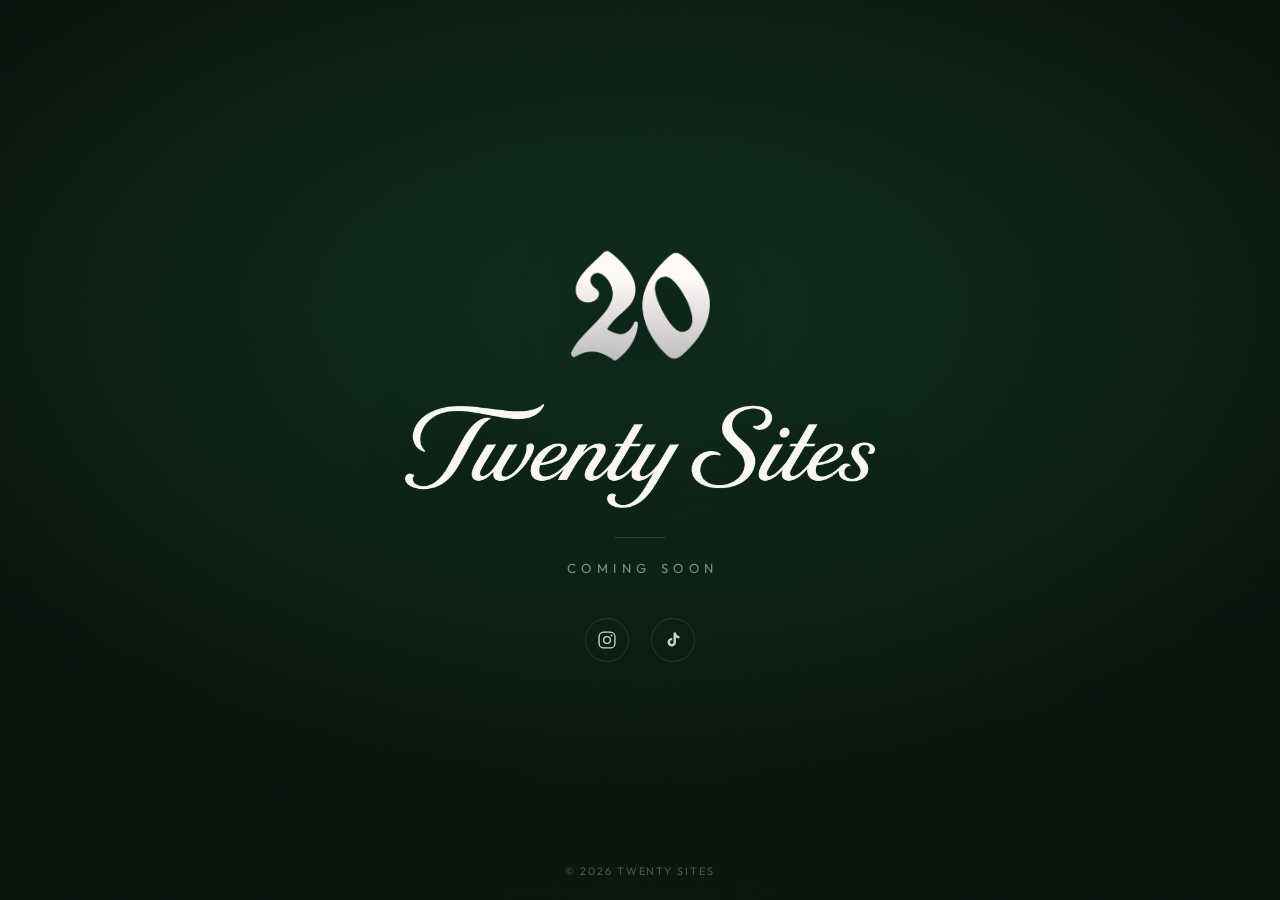
==== index.html @ a4caf188 "Update index.html" ====
<!DOCTYPE html>
<html lang="en">
<head>
<meta charset="UTF-8">
<meta name="viewport" content="width=device-width, initial-scale=1.0">
<title>Twenty Sites — Coming Soon</title>
<meta name="description" content="Twenty Sites — bespoke websites, made to measure. Coming soon.">
<meta name="theme-color" content="#0a1610">

<!-- Favicon / app icon -->
<link rel="icon" type="image/png" href="logo1.png">
<link rel="apple-touch-icon" href="logo1.png">

<!-- Social share preview -->
<meta property="og:title" content="Twenty Sites">
<meta property="og:description" content="Bespoke websites, made to measure. Coming soon.">
<meta property="og:image" content="https://raw.githubusercontent.com/DougieMcGuire/TwentySites/main/logo1.png">
<meta property="og:type" content="website">
<meta name="twitter:card" content="summary">

<link rel="preconnect" href="https://fonts.googleapis.com">
<link rel="preconnect" href="https://fonts.gstatic.com" crossorigin>
<link href="https://fonts.googleapis.com/css2?family=Outfit:wght@300;400;500&display=swap" rel="stylesheet">

<style>
  :root{
    --bg:#08110c;
    --ivory:#f5f1e6;
    --ivory-dim:#cdd4cb;
    --muted:#7f8f83;
    --line:rgba(245,241,230,.12);
  }

  *{margin:0;padding:0;box-sizing:border-box}
  html,body{height:100%}

  body{
    background:var(--bg);
    color:var(--ivory);
    font-family:"Outfit",system-ui,sans-serif;
    min-height:100dvh;
    display:flex;
    align-items:center;
    justify-content:center;
    overflow:hidden;
    position:relative;
    -webkit-font-smoothing:antialiased;
    padding:2rem;
  }

  body::before{
    content:"";
    position:absolute;
    inset:0;
    background:
      radial-gradient(120% 90% at 50% 34%, rgba(28,90,63,.42), transparent 60%),
      radial-gradient(140% 120% at 50% 120%, rgba(10,25,17,.9), transparent 70%);
    pointer-events:none;
    animation:breathe 9s ease-in-out infinite;
  }

  body::after{
    content:"";
    position:absolute;
    inset:0;
    pointer-events:none;
    opacity:.05;
    mix-blend-mode:overlay;
    background-image:url("data:image/svg+xml,%3Csvg xmlns='http://www.w3.org/2000/svg' width='140' height='140'%3E%3Cfilter id='n'%3E%3CfeTurbulence type='fractalNoise' baseFrequency='.9' numOctaves='2'/%3E%3C/filter%3E%3Crect width='100%25' height='100%25' filter='url(%23n)'/%3E%3C/svg%3E");
  }

  @keyframes breathe{ 0%,100%{opacity:.85} 50%{opacity:1} }

  .stage{
    position:relative;
    z-index:1;
    display:flex;
    flex-direction:column;
    align-items:center;
    text-align:center;
    animation:rise 1.1s cubic-bezier(.16,1,.3,1) both;
  }

  @keyframes rise{
    from{opacity:0;transform:translateY(14px)}
    to{opacity:1;transform:translateY(0)}
  }

  /* The "20" mark */
  .mark20{
    width:clamp(96px,15vw,140px);
    height:auto;
    filter:drop-shadow(0 8px 30px rgba(0,0,0,.45));
    margin-bottom:1.6rem;
  }

  /* The "Twenty Sites" wordmark */
  .wordmark{
    width:clamp(260px,52vw,470px);
    height:auto;
    filter:drop-shadow(0 6px 24px rgba(0,0,0,.35));
  }

  .rule{
    width:52px;
    height:1px;
    background:var(--line);
    margin:1.8rem 0 1.4rem;
  }

  .soon{
    font-weight:400;
    font-size:clamp(.72rem,1.6vw,.82rem);
    letter-spacing:.42em;
    text-transform:uppercase;
    color:var(--muted);
    padding-left:.42em;
  }

  .socials{
    display:flex;
    gap:1.4rem;
    margin-top:2.6rem;
  }

  .socials a{
    color:var(--ivory-dim);
    display:inline-flex;
    width:44px;height:44px;
    align-items:center;
    justify-content:center;
    border:1px solid var(--line);
    border-radius:999px;
    transition:color .3s ease, border-color .3s ease, transform .3s ease, background .3s ease;
  }

  .socials a:hover{
    color:var(--bg);
    background:var(--ivory);
    border-color:var(--ivory);
    transform:translateY(-2px);
  }

  .socials svg{width:20px;height:20px;display:block}

  .footer{
    position:absolute;
    bottom:1.4rem;left:0;right:0;
    z-index:1;
    text-align:center;
    font-size:.68rem;
    letter-spacing:.18em;
    text-transform:uppercase;
    color:rgba(127,143,131,.55);
  }
</style>
</head>
<body>

  <main class="stage">
    <img class="mark20" src="logo2.png" alt="Twenty Sites">
    <img class="wordmark" src="wordmark2.png" alt="Twenty Sites">

    <div class="rule"></div>

    <p class="soon">Coming Soon</p>

    <nav class="socials" aria-label="Social links">
      <a href="https://www.instagram.com/twentysites" target="_blank" rel="noopener" aria-label="Instagram">
        <svg viewBox="0 0 24 24" fill="none" stroke="currentColor" stroke-width="1.6" stroke-linecap="round" stroke-linejoin="round">
          <rect x="2.5" y="2.5" width="19" height="19" rx="5.4"/>
          <circle cx="12" cy="12" r="4.1"/>
          <circle cx="17.4" cy="6.6" r="1.15" fill="currentColor" stroke="none"/>
        </svg>
      </a>
      <a href="https://www.tiktok.com/@twentysites" target="_blank" rel="noopener" aria-label="TikTok">
        <svg viewBox="0 0 24 24" fill="currentColor">
          <path d="M16.6 5.82a4.28 4.28 0 0 1-1.06-2.82h-2.9v11.63a2.14 2.14 0 1 1-1.5-2.04V9.6a5.06 5.06 0 1 0 4.4 5.01V9.02a7.1 7.1 0 0 0 4.13 1.32V7.42a4.28 4.28 0 0 1-3.07-1.6Z"/>
        </svg>
      </a>
    </nav>
  </main>

  <footer class="footer">© 2026 Twenty Sites</footer>

</body>
</html>
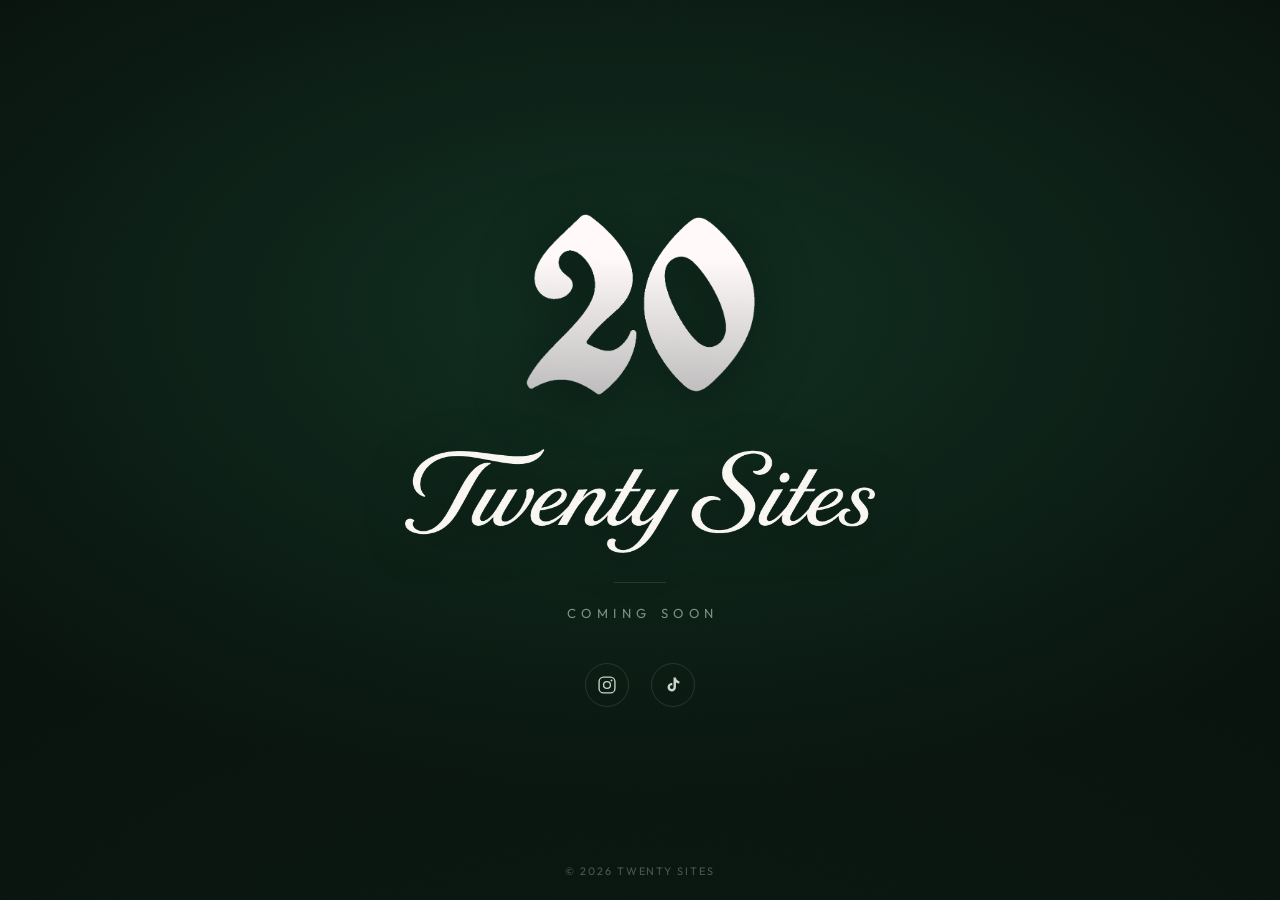
==== commit 9561d4b2: "Update index.html" ====
--- a/index.html
+++ b/index.html
@@ -8,13 +8,13 @@
 <meta name="theme-color" content="#0a1610">
 
 <!-- Favicon / app icon -->
-<link rel="icon" type="image/png" href="logo1.png">
-<link rel="apple-touch-icon" href="logo1.png">
+<link rel="icon" type="image/png" href="logo2.png">
+<link rel="apple-touch-icon" href="logo2.png">
 
 <!-- Social share preview -->
 <meta property="og:title" content="Twenty Sites">
 <meta property="og:description" content="Bespoke websites, made to measure. Coming soon.">
-<meta property="og:image" content="https://raw.githubusercontent.com/DougieMcGuire/TwentySites/main/logo1.png">
+<meta property="og:image" content="https://raw.githubusercontent.com/DougieMcGuire/TwentySites/main/logo2.png">
 <meta property="og:type" content="website">
 <meta name="twitter:card" content="summary">
 
@@ -88,7 +88,7 @@
 
   /* The "20" mark */
   .mark20{
-    width:clamp(96px,15vw,140px);
+    width:clamp(150px,24vw,230px);
     height:auto;
     filter:drop-shadow(0 8px 30px rgba(0,0,0,.45));
     margin-bottom:1.6rem;
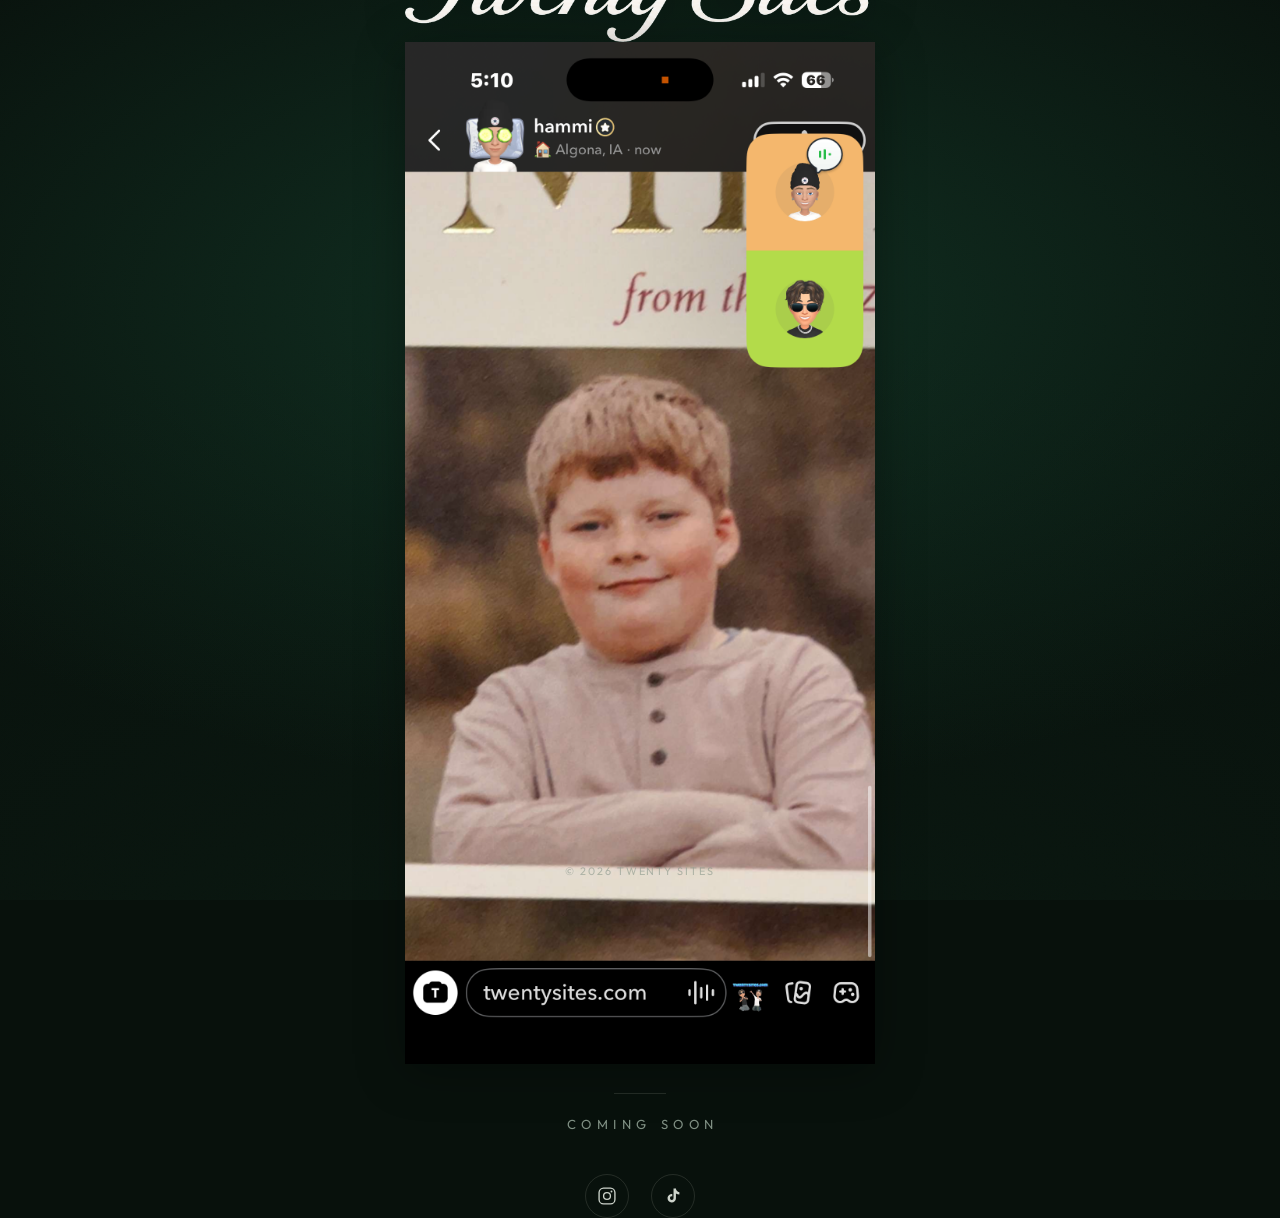
==== commit eb52188e: "Add new image to main section of index.html" ====
--- a/index.html
+++ b/index.html
@@ -3,7 +3,7 @@
 <head>
 <meta charset="UTF-8">
 <meta name="viewport" content="width=device-width, initial-scale=1.0">
-<title>Twenty Sites — Coming Soon</title>
+<title>Twenty Sites</title>
 <meta name="description" content="Twenty Sites — bespoke websites, made to measure. Coming soon.">
 <meta name="theme-color" content="#0a1610">
 
@@ -160,6 +160,7 @@
   <main class="stage">
     <img class="mark20" src="logo2.png" alt="Twenty Sites">
     <img class="wordmark" src="wordmark2.png" alt="Twenty Sites">
+     <img class="wordmark" src="IMG_3121.png" alt="Twenty 3Sites">
 
     <div class="rule"></div>
 
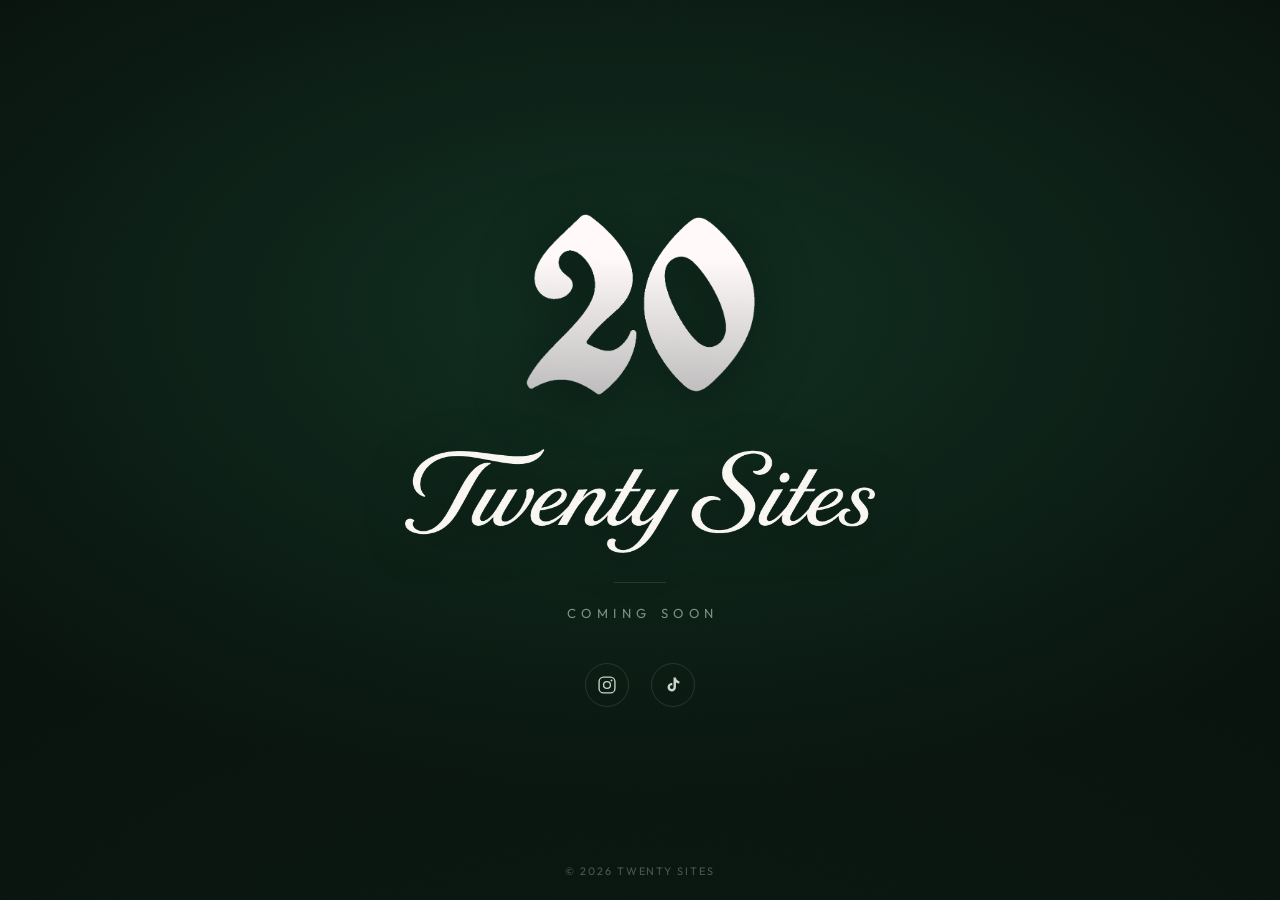
==== commit 3a9bd805: "Update index.html" ====
--- a/index.html
+++ b/index.html
@@ -160,7 +160,6 @@
   <main class="stage">
     <img class="mark20" src="logo2.png" alt="Twenty Sites">
     <img class="wordmark" src="wordmark2.png" alt="Twenty Sites">
-     <img class="wordmark" src="IMG_3121.png" alt="Twenty 3Sites">
 
     <div class="rule"></div>
 
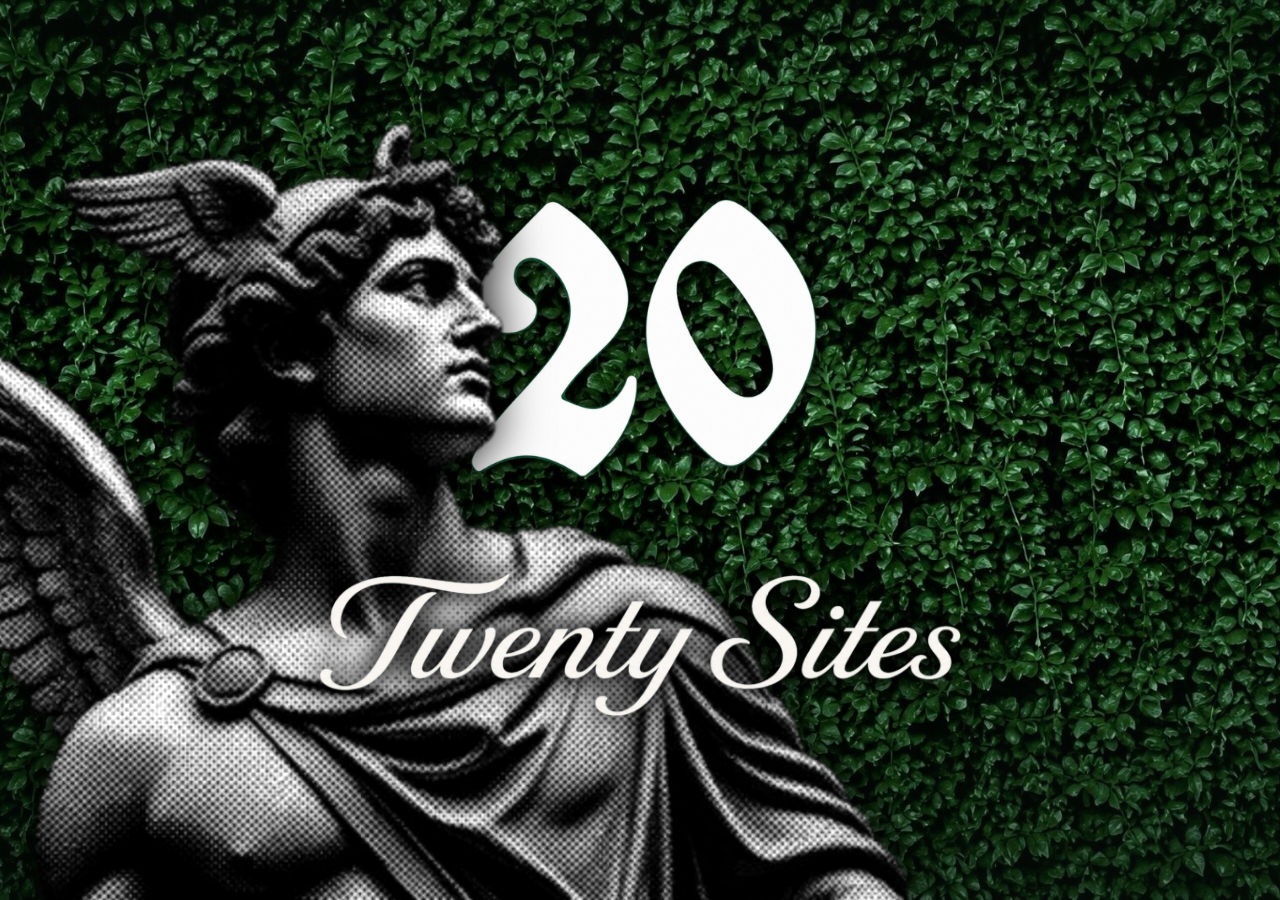
==== commit 935972b4: "Update index.html" ====
--- a/index.html
+++ b/index.html
@@ -2,186 +2,73 @@
 <html lang="en">
 <head>
 <meta charset="UTF-8">
-<meta name="viewport" content="width=device-width, initial-scale=1.0">
+<meta name="viewport" content="width=device-width, initial-scale=1.0, viewport-fit=cover">
 <title>Twenty Sites</title>
-<meta name="description" content="Twenty Sites — bespoke websites, made to measure. Coming soon.">
-<meta name="theme-color" content="#0a1610">
+<style>
+  :root{ --hedge:#1c3a24; }
+  *{margin:0;padding:0;box-sizing:border-box;}
+  html,body{height:100%;}
+  body{background:var(--hedge);font-family:-apple-system,BlinkMacSystemFont,"Segoe UI",Roboto,sans-serif;-webkit-font-smoothing:antialiased;overflow:hidden;}
 
-<!-- Favicon / app icon -->
-<link rel="icon" type="image/png" href="logo2.png">
-<link rel="apple-touch-icon" href="logo2.png">
+  .stage{
+    position:relative;width:100%;height:100svh;min-height:100vh;overflow:hidden;isolation:isolate;
+    /* all viewport-relative -> identical at any browser zoom */
+    --sh: clamp(45vmin, 60vh, 130vmin);
+    --sw: clamp(40vmin, min(80vw, 60vh), 100vmin);
+    --mw: clamp(30vmin, min(48vw, 38vh), 70vmin);
+    --headOverlap: 5.4vh;
+  }
+  .stage::before{content:"";position:absolute;inset:0;background:url("[data-uri]